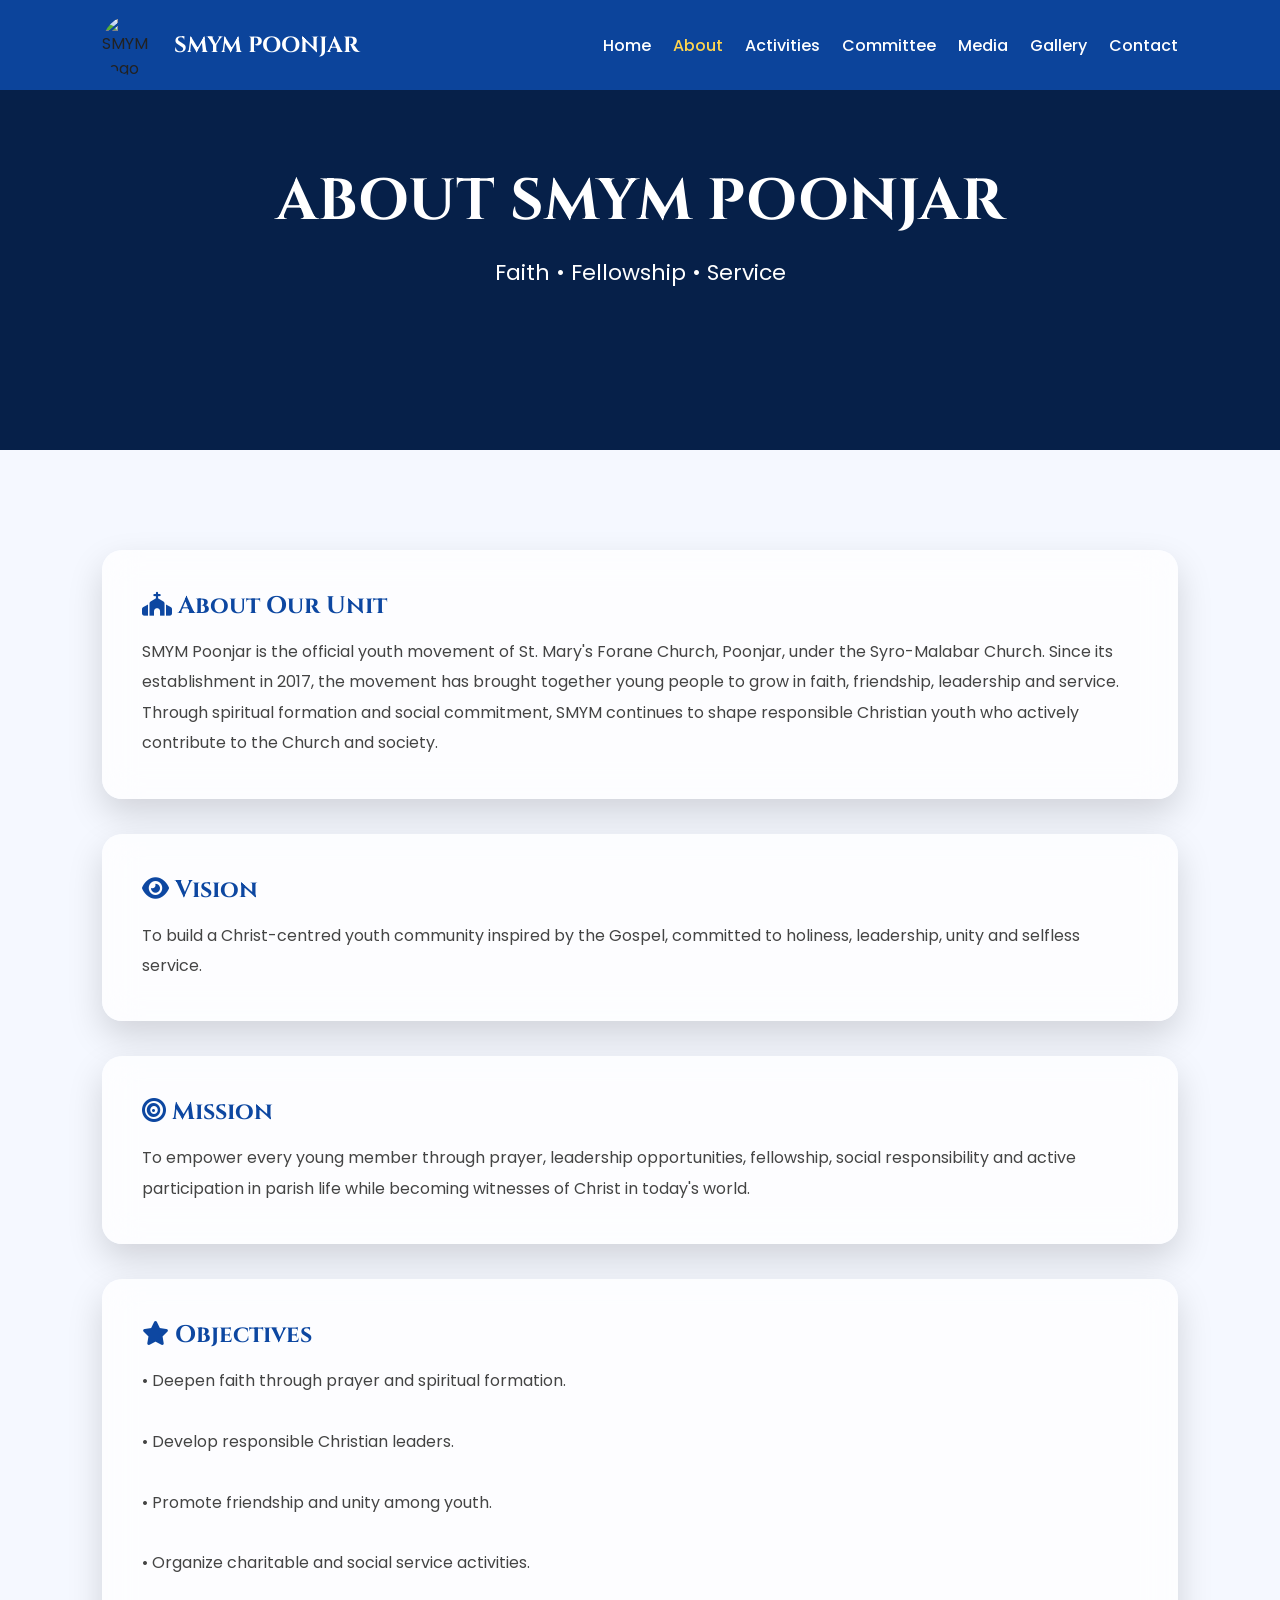
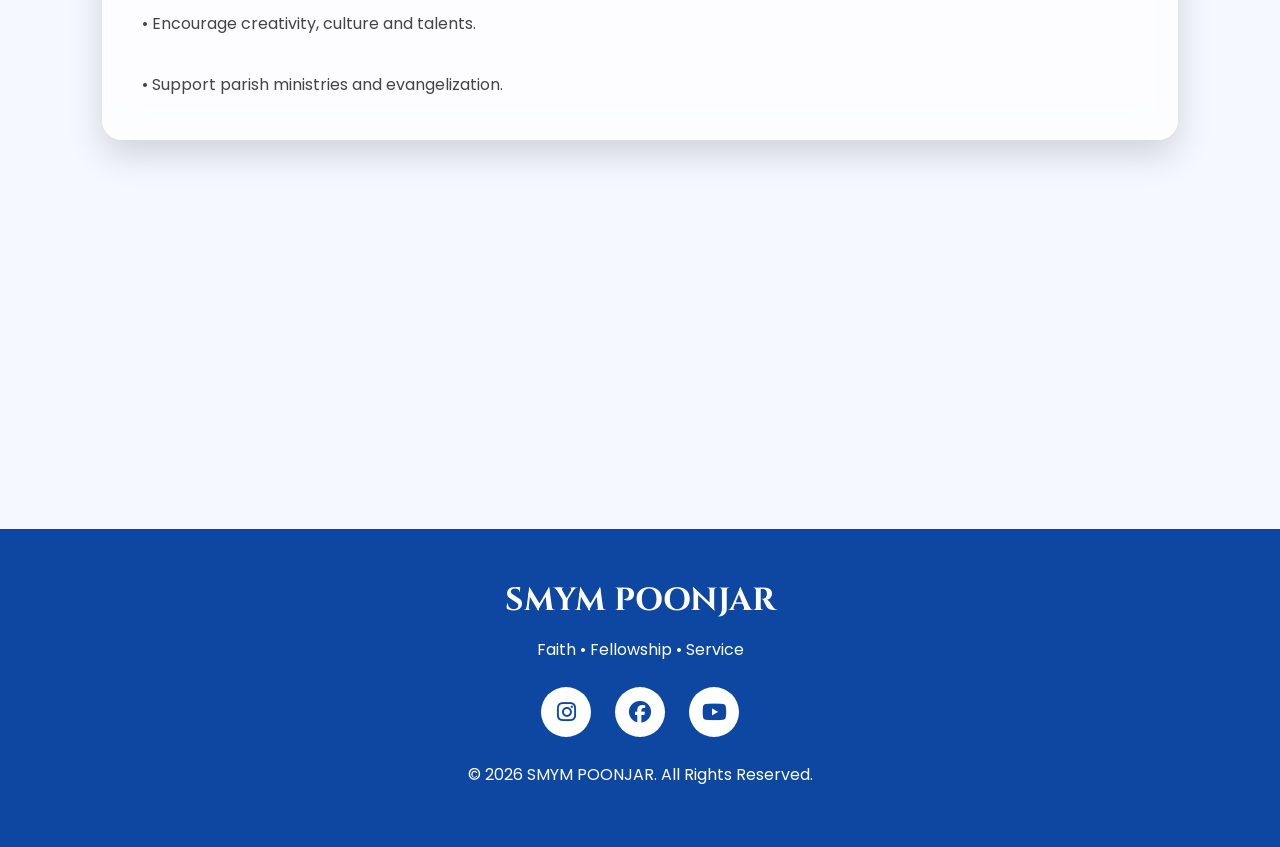
==== about.html @ d415a249 "Add files via upload" ====
<!DOCTYPE html>
<html lang="en">

<head>

<meta charset="UTF-8">
<meta name="viewport" content="width=device-width, initial-scale=1.0">

<title>About | SMYM POONJAR</title>

<link rel="stylesheet" href="style.css">

<link href="https://fonts.googleapis.com/css2?family=Cinzel:wght@500;700&family=Poppins:wght@300;400;500;600;700&display=swap" rel="stylesheet">

<link rel="stylesheet"
href="https://cdnjs.cloudflare.com/ajax/libs/font-awesome/6.6.0/css/all.min.css">

</head>

<body>

<header>

<div class="logo">

<img src="images/logo.jpg" alt="SMYM Logo">

<span>SMYM POONJAR</span>

</div>

<nav>

<ul id="menu">

<li><a href="index.html.html">Home</a></li>

<li><a href="about.html">About</a></li>

<li><a href="activities.html">Activities</a></li>

<li><a href="executives.html">Committee</a></li>

<li><a href="media.html">Media</a></li>

<li><a href="gallery.html">Gallery</a></li>

<li><a href="contact.html">Contact</a></li>

</ul>

<div id="hamburger">

<i class="fas fa-bars"></i>

</div>

</nav>

</header>

<section class="about-hero">

<div>

<h1>ABOUT SMYM POONJAR</h1>

<p>Faith • Fellowship • Service</p>

</div>

</section>

<section>

<div class="container">

<div class="glass-card">

<h2><i class="fas fa-church"></i> About Our Unit</h2>

<p>

SMYM Poonjar is the official youth movement of St. Mary's Forane Church, Poonjar, under the Syro-Malabar Church. Since its establishment in 2017, the movement has brought together young people to grow in faith, friendship, leadership and service. Through spiritual formation and social commitment, SMYM continues to shape responsible Christian youth who actively contribute to the Church and society.

</p>

</div>

<div class="glass-card">

<h2><i class="fas fa-eye"></i> Vision</h2>

<p>

To build a Christ-centred youth community inspired by the Gospel, committed to holiness, leadership, unity and selfless service.

</p>

</div>

<div class="glass-card">

<h2><i class="fas fa-bullseye"></i> Mission</h2>

<p>

To empower every young member through prayer, leadership opportunities, fellowship, social responsibility and active participation in parish life while becoming witnesses of Christ in today's world.

</p>

</div>

<div class="glass-card">

<h2><i class="fas fa-star"></i> Objectives</h2>

<p>

• Deepen faith through prayer and spiritual formation.<br><br>

• Develop responsible Christian leaders.<br><br>

• Promote friendship and unity among youth.<br><br>

• Organize charitable and social service activities.<br><br>

• Encourage creativity, culture and talents.<br><br>

• Support parish ministries and evangelization.

</p>

</div>

<div class="glass-card">

<h2><i class="fas fa-place-of-worship"></i> Our Parish</h2>

<p>

St. Mary's Forane Church, Poonjar, is a vibrant Syro-Malabar parish known for its rich spiritual heritage and active youth participation. The parish provides a strong foundation where young people grow together in faith and serve the wider community.

</p>

</div>

</div>

</section>

<footer>

<h3>SMYM POONJAR</h3>

<p>Faith • Fellowship • Service</p>

<div class="social">

<a href="https://www.instagram.com/smym_poonjar?igsh=eWhxMmppYjIzdXkw" target="_blank">
<i class="fab fa-instagram"></i>
</a>

<a href="https://www.facebook.com/share/17uVnGTYvv/" target="_blank">
<i class="fab fa-facebook"></i>
</a>

<a href="https://youtube.com/@marianmediapoonjar?si=78bVtqm4IKkKTTiK" target="_blank">
<i class="fab fa-youtube"></i>
</a>

</div>

<p>© 2026 SMYM POONJAR. All Rights Reserved.</p>

</footer>

<script src="script.js"></script>

</body>

</html>
---- style.css ----
/*==================================================
        SMYM POONJAR OFFICIAL WEBSITE
        Style Sheet - Part 1
==================================================*/

*{
    margin:0;
    padding:0;
    box-sizing:border-box;
    scroll-behavior:smooth;
}

:root{
    --primary:#0D47A1;
    --secondary:#1565C0;
    --gold:#FFD54F;
    --white:#ffffff;
    --light:#f5f8ff;
    --dark:#222;
    --shadow:0 15px 35px rgba(0,0,0,.15);
}

body{
    font-family:'Poppins',sans-serif;
    background:var(--light);
    color:var(--dark);
    overflow-x:hidden;
}

img{
    max-width:100%;
    display:block;
}

a{
    text-decoration:none;
    color:inherit;
}

ul{
    list-style:none;
}

/*================ NAVBAR ================*/

header{
    position:fixed;
    top:0;
    left:0;
    width:100%;
    background:rgba(13,71,161,.95);
    backdrop-filter:blur(12px);
    display:flex;
    justify-content:space-between;
    align-items:center;
    padding:15px 8%;
    z-index:999;
    box-shadow:0 5px 20px rgba(0,0,0,.2);
}

.logo{
    display:flex;
    align-items:center;
    gap:12px;
}

.logo img{
    width:60px;
    height:60px;
    border-radius:50%;
}

.logo span{
    color:#fff;
    font-size:22px;
    font-weight:700;
    font-family:'Cinzel',serif;
}

nav{
    display:flex;
    align-items:center;
}

#menu{
    display:flex;
    gap:22px;
    align-items:center;
    flex-wrap:wrap;
}

#menu li a{
    color:#fff;
    font-weight:500;
    transition:.3s;
    position:relative;
}

#menu li a:hover{
    color:var(--gold);
}

#menu li a::after{
    content:"";
    position:absolute;
    left:0;
    bottom:-5px;
    width:0;
    height:2px;
    background:var(--gold);
    transition:.3s;
}

#menu li a:hover::after{
    width:100%;
}

#hamburger{
    display:none;
    color:#fff;
    font-size:28px;
    cursor:pointer;
}

/*================ HERO ================*/

.hero{
    height:100vh;
    background:url("images/hero.jpg") center/cover no-repeat;
    position:relative;
    display:flex;
    justify-content:center;
    align-items:center;
    text-align:center;
}

.overlay{
    position:absolute;
    inset:0;
    background:rgba(0,0,0,.55);
}

.hero-content{
    position:relative;
    color:#fff;
    z-index:2;
}

.hero h1{
    font-size:72px;
    font-family:'Cinzel',serif;
    margin-bottom:15px;
    animation:fadeDown 1s ease;
}

.hero h2{
    font-size:28px;
    font-weight:400;
}

.hero p{
    margin:25px 0;
    font-size:20px;
    letter-spacing:2px;
}

.btn{
    display:inline-block;
    padding:14px 35px;
    background:var(--gold);
    color:#000;
    border-radius:40px;
    font-weight:600;
    transition:.3s;
}

.btn:hover{
    transform:translateY(-5px);
    background:#fff;
}

.scroll{
    position:absolute;
    bottom:30px;
    left:50%;
    transform:translateX(-50%);
    color:#fff;
    font-size:28px;
    animation:bounce 2s infinite;
}

/*================ SECTIONS ================*/

section{
    padding:100px 8%;
}

.container{
    max-width:1200px;
    margin:auto;
}

h1,h2,h3{
    font-family:'Cinzel',serif;
}

/*================ HISTORY ================*/

#history{
    background:#fff;
}

#history h2{
    text-align:center;
    color:var(--primary);
    font-size:42px;
    margin-bottom:30px;
}

#history p{
    line-height:1.9;
    text-align:justify;
    font-size:18px;
}
/*================ STATS ================*/

.stats{
    background:linear-gradient(135deg,#0D47A1,#1565C0);
    display:grid;
    grid-template-columns:repeat(auto-fit,minmax(220px,1fr));
    gap:30px;
    text-align:center;
    color:#fff;
}

.stat{
    background:rgba(255,255,255,.08);
    backdrop-filter:blur(8px);
    border-radius:20px;
    padding:40px 20px;
    transition:.4s;
}

.stat:hover{
    transform:translateY(-10px);
    background:rgba(255,255,255,.15);
}

.stat h1{
    font-size:60px;
    color:#FFD54F;
}

.stat p{
    font-size:18px;
    margin-top:10px;
}

/*================ CTA ================*/

.cta{
    background:#fff;
    text-align:center;
}

.cta h2{
    font-size:45px;
    color:#0D47A1;
    margin-bottom:20px;
}

.cta p{
    font-size:18px;
    margin-bottom:35px;
    color:#555;
}

/*================ PAGE HERO ================*/

.about-hero{

    height:50vh;
    background:linear-gradient(rgba(0,0,0,.55),rgba(0,0,0,.55)),
    url("images/logo.jpg") center/contain no-repeat,
    #0D47A1;

    display:flex;
    justify-content:center;
    align-items:center;
    text-align:center;
    color:white;
}

.about-hero h1{

    font-size:58px;
    margin-bottom:15px;

}

.about-hero p{

    font-size:22px;

}

/*================ GLASS CARDS ================*/

.glass-card{

    background:rgba(255,255,255,.75);
    backdrop-filter:blur(18px);

    padding:40px;

    border-radius:20px;

    box-shadow:0 15px 35px rgba(0,0,0,.15);

    margin-bottom:35px;

}

.glass-card h2{

    color:#0D47A1;
    margin-bottom:15px;

}

.glass-card p{

    line-height:1.9;
    color:#444;

}

/*================ ACTIVITIES ================*/

.activities-grid{

display:grid;

grid-template-columns:repeat(auto-fit,minmax(280px,1fr));

gap:30px;

}

.activity{

background:white;

padding:35px;

border-radius:20px;

box-shadow:0 15px 30px rgba(0,0,0,.1);

transition:.4s;

text-align:center;

}

.activity:hover{

transform:translateY(-10px);

}

.activity i{

font-size:55px;

color:#0D47A1;

margin-bottom:20px;

}

.activity h3{

margin-bottom:15px;

color:#0D47A1;

}

.activity p{

line-height:1.8;

}

/*================ EXECUTIVES ================*/

.executives{

background:#f5f8ff;

}

.executives h1{

text-align:center;

font-size:50px;

color:#0D47A1;

margin-bottom:10px;

}

.subtitle{

text-align:center;

margin-bottom:45px;

color:#666;

}

.priests{

display:grid;

grid-template-columns:repeat(auto-fit,minmax(320px,1fr));

gap:35px;

margin-bottom:60px;

}

.members{

display:grid;

grid-template-columns:repeat(auto-fit,minmax(250px,1fr));

gap:30px;

}

.card{

background:white;

border-radius:20px;

overflow:hidden;

box-shadow:0 12px 30px rgba(0,0,0,.12);

transition:.4s;

text-align:center;

}

.card:hover{

transform:translateY(-10px);

}

.card img{

width:100%;

height:320px;

object-fit:cover;

}

.card h3{

margin:20px 0 10px;

color:#0D47A1;

}

.card p{

padding-bottom:25px;

font-weight:600;

color:#555;

}
/*================ MEDIA TEAM ================*/

.media-team{
    padding:100px 8%;
    background:#f5f8ff;
}

.media-team h1{
    text-align:center;
    font-size:50px;
    color:#0D47A1;
    margin-bottom:10px;
}

.media-team>p{
    text-align:center;
    color:#666;
    margin-bottom:50px;
}

.media-grid{
    display:grid;
    grid-template-columns:repeat(auto-fit,minmax(300px,1fr));
    gap:35px;
}

.media-card{
    background:#fff;
    border-radius:20px;
    overflow:hidden;
    box-shadow:0 15px 35px rgba(0,0,0,.12);
    transition:.4s;
    text-align:center;
}

.media-card:hover{
    transform:translateY(-12px);
}

.media-card img{
    width:100%;
    height:380px;
    object-fit:cover;
}

.media-card h2{
    margin-top:20px;
    color:#0D47A1;
}

.media-card span{
    display:inline-block;
    margin:15px 0;
    background:#0D47A1;
    color:#fff;
    padding:10px 22px;
    border-radius:30px;
    font-weight:600;
}

.media-card p{
    padding:0 20px 25px;
    color:#555;
}


/*================ GALLERY ================*/

.gallery{
    background:#fff;
}

.gallery h1{
    text-align:center;
    color:#0D47A1;
    font-size:48px;
    margin-bottom:15px;
}

.gallery p{
    text-align:center;
    color:#666;
    margin-bottom:40px;
}

.gallery-grid{
    display:grid;
    grid-template-columns:repeat(auto-fit,minmax(280px,1fr));
    gap:25px;
}

.gallery-grid img{
    width:100%;
    height:260px;
    object-fit:cover;
    border-radius:20px;
    cursor:pointer;
    transition:.4s;
    box-shadow:0 12px 25px rgba(0,0,0,.15);
}

.gallery-grid img:hover{
    transform:scale(1.05);
}


/*================ VIDEO SECTION ================*/

.video-grid{
    margin-top:60px;
    display:grid;
    grid-template-columns:repeat(auto-fit,minmax(320px,1fr));
    gap:30px;
}

.video-grid video{
    width:100%;
    border-radius:18px;
    box-shadow:0 12px 30px rgba(0,0,0,.15);
}


/*================ CONTACT ================*/

.contact{
    background:#f5f8ff;
}

.contact-container{
    display:grid;
    grid-template-columns:repeat(auto-fit,minmax(350px,1fr));
    gap:50px;
}

.contact-info{
    background:white;
    padding:40px;
    border-radius:20px;
    box-shadow:0 15px 35px rgba(0,0,0,.1);
}

.contact-info h2{
    color:#0D47A1;
    margin-bottom:20px;
}

.contact-info p{
    margin:20px 0;
    font-size:18px;
}

.contact-info i{
    color:#0D47A1;
    margin-right:10px;
}

.contact-form{
    background:white;
    padding:40px;
    border-radius:20px;
    box-shadow:0 15px 35px rgba(0,0,0,.1);
}

.contact-form input,
.contact-form textarea{
    width:100%;
    padding:15px;
    margin-bottom:20px;
    border-radius:10px;
    border:1px solid #ddd;
    outline:none;
    font-size:16px;
}

.contact-form textarea{
    resize:none;
    height:180px;
}

.contact-form button{
    background:#0D47A1;
    color:white;
    padding:15px 35px;
    border:none;
    border-radius:30px;
    cursor:pointer;
    transition:.3s;
}

.contact-form button:hover{
    background:#FFD54F;
    color:#000;
}


/*================ FOOTER ================*/

footer{
    background:#0D47A1;
    color:white;
    text-align:center;
    padding:50px 20px;
}

footer h3{
    font-size:32px;
    margin-bottom:15px;
}

footer p{
    margin:10px 0;
}

.social{
    margin:25px 0;
}

.social a{
    display:inline-flex;
    justify-content:center;
    align-items:center;
    width:50px;
    height:50px;
    border-radius:50%;
    background:white;
    color:#0D47A1;
    margin:0 10px;
    font-size:22px;
    transition:.3s;
}

.social a:hover{
    background:#FFD54F;
    transform:translateY(-6px);
}


/*================ ANIMATIONS ================*/

@keyframes fadeDown{

from{
opacity:0;
transform:translateY(-50px);
}

to{
opacity:1;
transform:translateY(0);
}

}

@keyframes bounce{

0%,100%{
transform:translate(-50%,0);
}

50%{
transform:translate(-50%,-15px);
}

}


/*================ RESPONSIVE ================*/

@media(max-width:900px){

.hero h1{
    font-size:46px;
}

.hero h2{
    font-size:22px;
}

.about-hero h1{
    font-size:42px;
}

#menu{
    display:none;
    position:absolute;
    top:80px;
    right:0;
    width:230px;
    background:#0D47A1;
    flex-direction:column;
    padding:20px;
}

#menu.active{
    display:flex;
}

#hamburger{
    display:block;
}

.logo span{
    font-size:18px;
}

section{
    padding:80px 6%;
}

.card img{
    height:280px;
}

.media-card img{
    height:320px;
}

.gallery-grid img{
    height:220px;
}

}
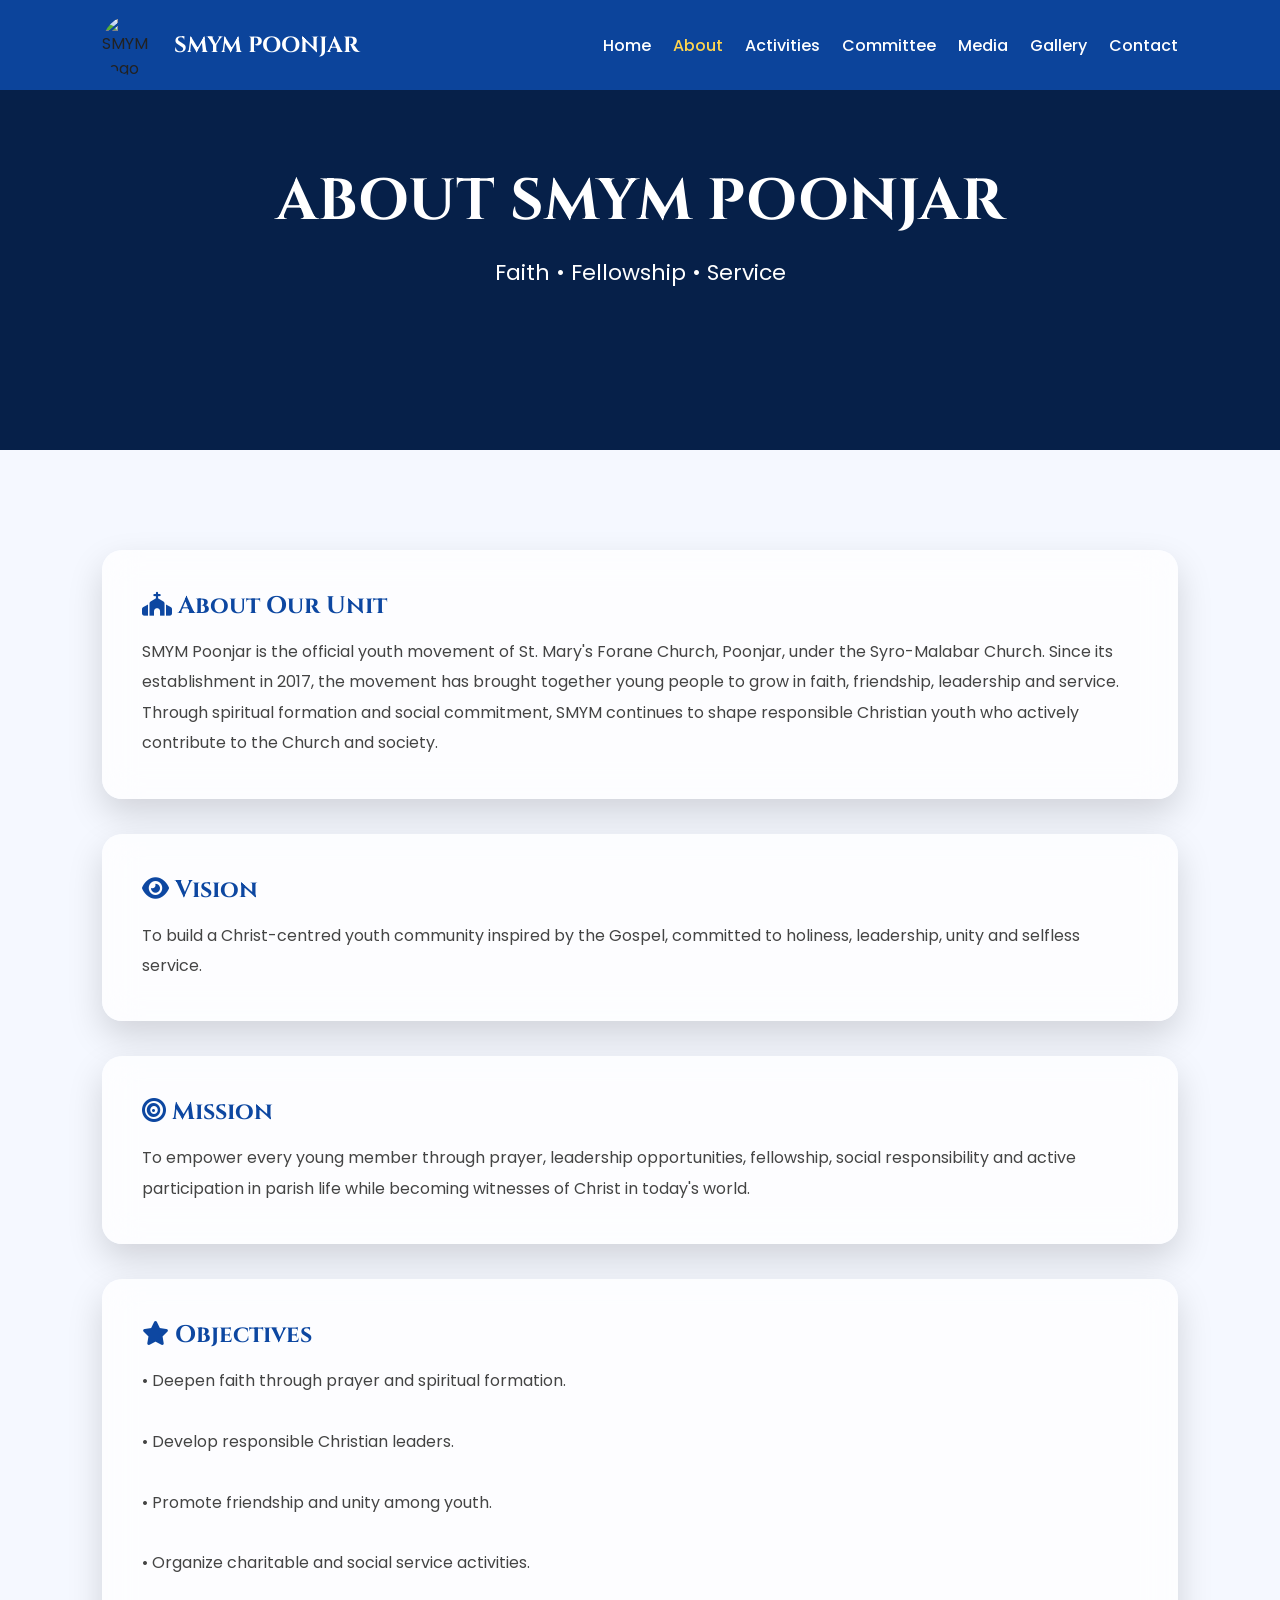
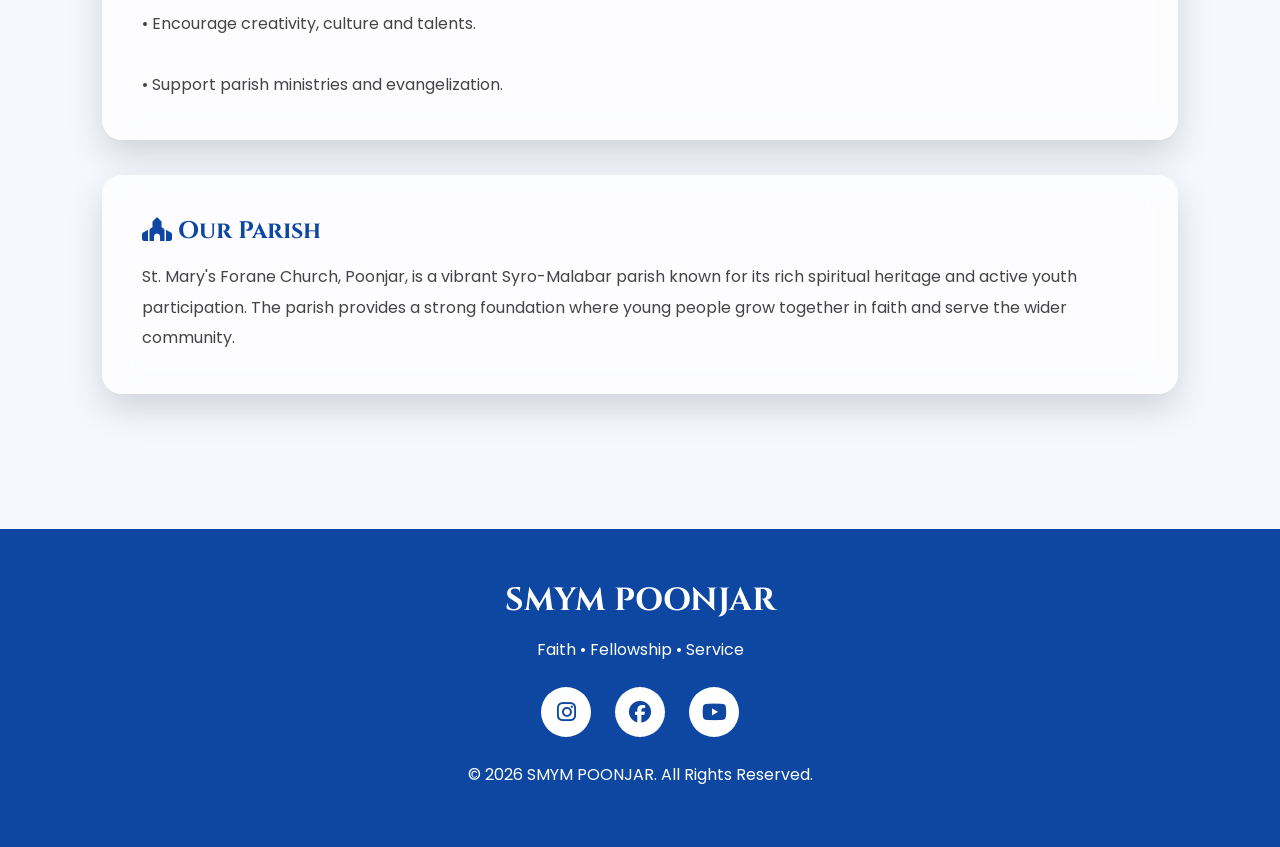
==== commit 2e924d13: "Fix formatting issues in about.html" ====
--- a/about.html
+++ b/about.html
@@ -33,7 +33,7 @@
 
 <ul id="menu">
 
-<li><a href="index.html.html">Home</a></li>
+<li><a href="index.html">Home</a></li>
 
 <li><a href="about.html">About</a></li>
 
@@ -179,4 +179,4 @@
 
 </body>
 
-</html>+</html>
